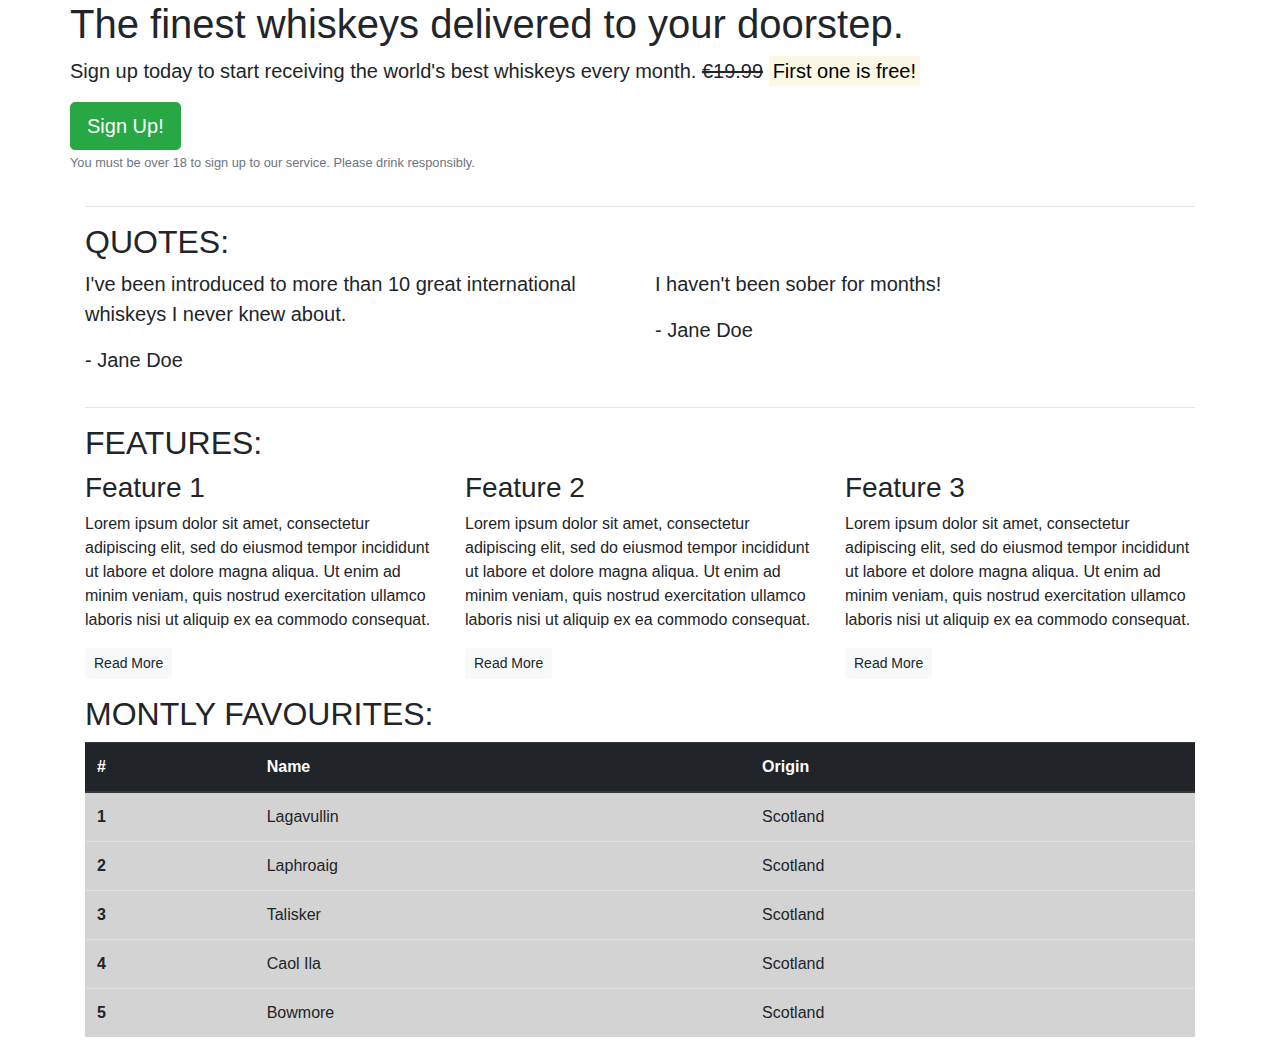
==== index.html @ bbc6b447 "Add responsive grid structure" ====
<!DOCTYPE html>
<html lang="en-us">

<head>
    <meta charset="utf-8">

    <title>Whiskey Drop | Taste a new whiskey every month</title>
    <meta name="viewport" content="width=device-width, initial-scale=1.0">
    <link rel="stylesheet" href="https://maxcdn.bootstrapcdn.com/bootstrap/4.1.3/css/bootstrap.min.css">
</head>

<body>
    <article class="container">
        <!-- Callout -->
        <div class="row">
            <div class="col12">
                <section class="callout">
                    <h1>The finest whiskeys delivered to your doorstep.</h1>
                    <p class="lead">Sign up today to start receiving the world's best whiskeys every month.
                        <s>€19.99</s> <strong><mark>First one is free!</mark></strong></p>
                    <button class="btn btn-success btn-lg">Sign Up!</button>
                    <p class="text-muted"><small>You must be over 18 to sign up to our service. Please drink
                            responsibly.</small></p>
                </section>
            </div>
        </div>
        <!-- /.callout -->
        <hr>

        <!-- Quotes -->
        <section class="quotes">
            <div class="row">
                <div class="col-12">
                    <h2 class="text-uppercase">Quotes:</h2>
                </div>
            </div>
            <div class="row">
                <div class="col-12 col-md-6">
                    <blockquote class="blockquote">
                        <p>I've been introduced to more than 10 great international whiskeys I never knew about.</p>
                        <p>- Jane Doe</p>
                    </blockquote>
                </div>
                <div class="col-12 col-md-6">
                    <blockquote class="blockquote">
                        <p>I haven't been sober for months!</p>
                        <p>- Jane Doe</p>
                    </blockquote>
                </div>
            </div>
        </section>
        <!-- /.quotes -->
        <hr>

        <!-- Features -->
        <section class="features">
            <div class="row">
                <div class="col-12">
                    <h2 class="text-uppercase">Features:</h2>
                </div>
            </div>
            <div class="row">
                <div class="col-12 col-md-6 col-lg-4">
                    <div class="feature">
                        <h3>Feature 1</h3>
                        <p>Lorem ipsum dolor sit amet, consectetur adipiscing elit, sed do eiusmod tempor incididunt ut
                            labore
                            et dolore magna aliqua. Ut enim ad minim veniam, quis nostrud exercitation ullamco laboris
                            nisi
                            ut
                            aliquip ex ea commodo consequat.</p>
                        <p><a class="btn btn-sm btn-light" href="">Read More</a></p>
                    </div>
                </div>
                <div class="col-12 col-md-6 col-lg-4">
                    <div class="feature">
                        <h3>Feature 2</h3>
                        <p>Lorem ipsum dolor sit amet, consectetur adipiscing elit, sed do eiusmod tempor incididunt ut
                            labore
                            et dolore magna aliqua. Ut enim ad minim veniam, quis nostrud exercitation ullamco laboris
                            nisi
                            ut
                            aliquip ex ea commodo consequat.</p>
                        <p><a class="btn btn-sm btn-light" href="">Read More</a></p>
                    </div>
                </div>
                <div class="col-12 d-md-none d-lg-block col-lg-4">
                    <div class="feature">
                        <h3>Feature 3</h3>
                        <p>Lorem ipsum dolor sit amet, consectetur adipiscing elit, sed do eiusmod tempor incididunt ut
                            labore
                            et dolore magna aliqua. Ut enim ad minim veniam, quis nostrud exercitation ullamco laboris
                            nisi
                            ut
                            aliquip ex ea commodo consequat.</p>
                        <p><a class="btn btn-sm btn-light" href="">Read More</a></p>
                    </div>
                </div>
            </div>
        </section>
        <!-- /.features -->

        <!-- Montly Favourites -->
        <section class="favorites">
            <h2 class="text-uppercase">Montly Favourites:</h2>
            <table class="table table-light table-hover" style="background: lightgrey">
                <thead class="thead-dark">
                    <tr>
                        <th scope="col">#</th>
                        <th scope="col">Name</th>
                        <th scope="col">Origin</th>
                    </tr>
                </thead>
                <tbody>
                    <tr>
                        <th scope="row">1</th>
                        <td>Lagavullin</td>
                        <td>Scotland</td>
                    </tr>
                    <tr>
                        <th scope="row">2</th>
                        <td>Laphroaig</td>
                        <td>Scotland</td>
                    </tr>
                    <tr>
                        <th scope="row">3</th>
                        <td>Talisker</td>
                        <td>Scotland</td>
                    </tr>
                    <tr>
                        <th scope="row">4</th>
                        <td>Caol Ila</td>
                        <td>Scotland</td>
                    </tr>
                    <tr>
                        <th scope="row">5</th>
                        <td>Bowmore</td>
                        <td>Scotland</td>
                    </tr>
            </table>
        </section>
    </article>
</body>

</html>
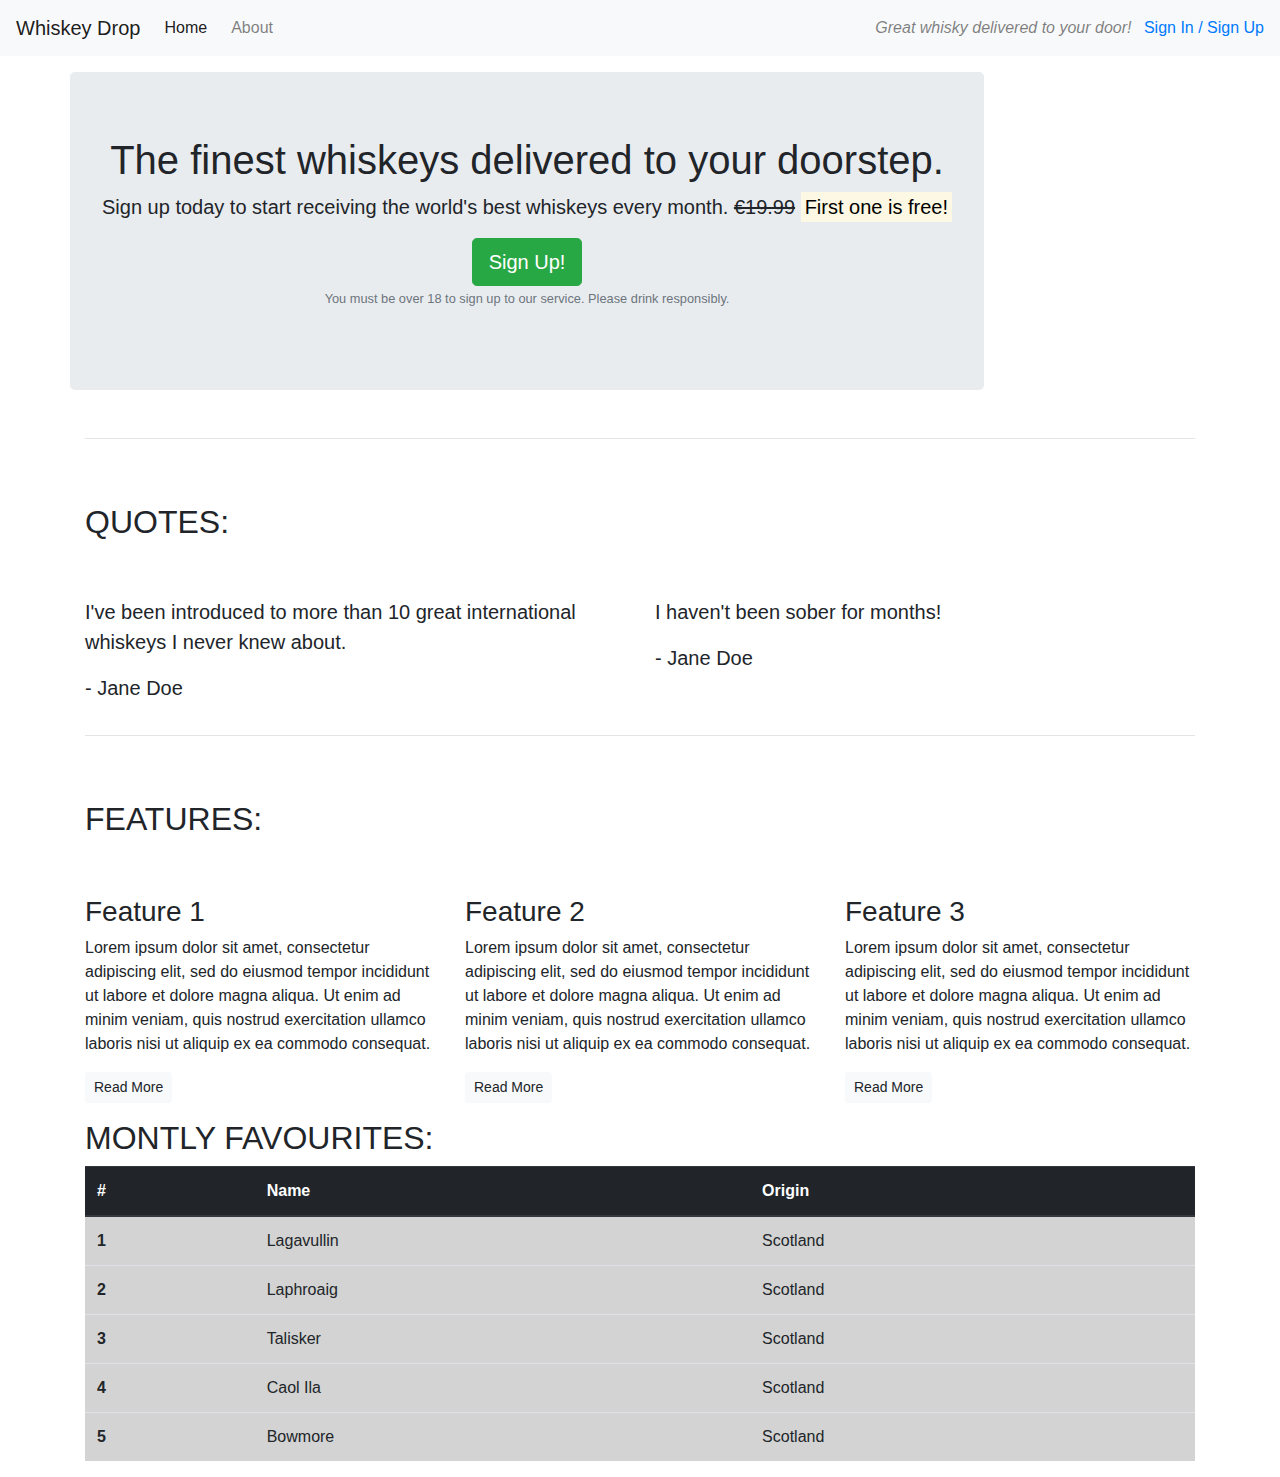
==== commit fb18bace: "Add navbar content and style" ====
--- a/index.html
+++ b/index.html
@@ -10,14 +10,35 @@
 </head>
 
 <body>
-    <article class="container">
+    <nav class="navbar navbar-light bg-light navbar-expand-sm">
+        <a href="/" class="navbar-brand">Whiskey Drop</a>
+        <ul class="navbar-nav mr-auto">
+            <li class="active nav-item mr-2">
+                <a class="nav-link" href="/">Home</a>
+            </li>
+            <li class="nav-item mr-2">
+                <a class="nav-link" href="/about">About</a>
+            </li>
+            <li class="nav-item mr-2 d-block d-sm-none">
+                <a class="nav-link" href="/login">Sign In / Sign Up</a>
+            </li>
+        </ul>
+        <div class="d-none d-md-block">
+            <p class="navbar-text my-auto mr-2"><i>Great whisky delivered to your door!</i></p>
+            <a href="/login">Sign In / Sign Up</a>
+        </div>
+    </nav>
+
+    <article class="container mt-3">
         <!-- Callout -->
         <div class="row">
             <div class="col12">
-                <section class="callout">
+                <section class="callout jumbotron text-center">
                     <h1>The finest whiskeys delivered to your doorstep.</h1>
                     <p class="lead">Sign up today to start receiving the world's best whiskeys every month.
-                        <s>€19.99</s> <strong><mark>First one is free!</mark></strong></p>
+                        <s class="d-none d-sm-inline">€19.99</s> 
+                        <span class="d-inline d-sm-none"><br></span>
+                        <strong><mark>First one is free!</mark></strong></p>
                     <button class="btn btn-success btn-lg">Sign Up!</button>
                     <p class="text-muted"><small>You must be over 18 to sign up to our service. Please drink
                             responsibly.</small></p>
@@ -30,7 +51,7 @@
         <!-- Quotes -->
         <section class="quotes">
             <div class="row">
-                <div class="col-12">
+                <div class="col-12 my-5">
                     <h2 class="text-uppercase">Quotes:</h2>
                 </div>
             </div>
@@ -55,7 +76,7 @@
         <!-- Features -->
         <section class="features">
             <div class="row">
-                <div class="col-12">
+                <div class="col-12 my-5">
                     <h2 class="text-uppercase">Features:</h2>
                 </div>
             </div>
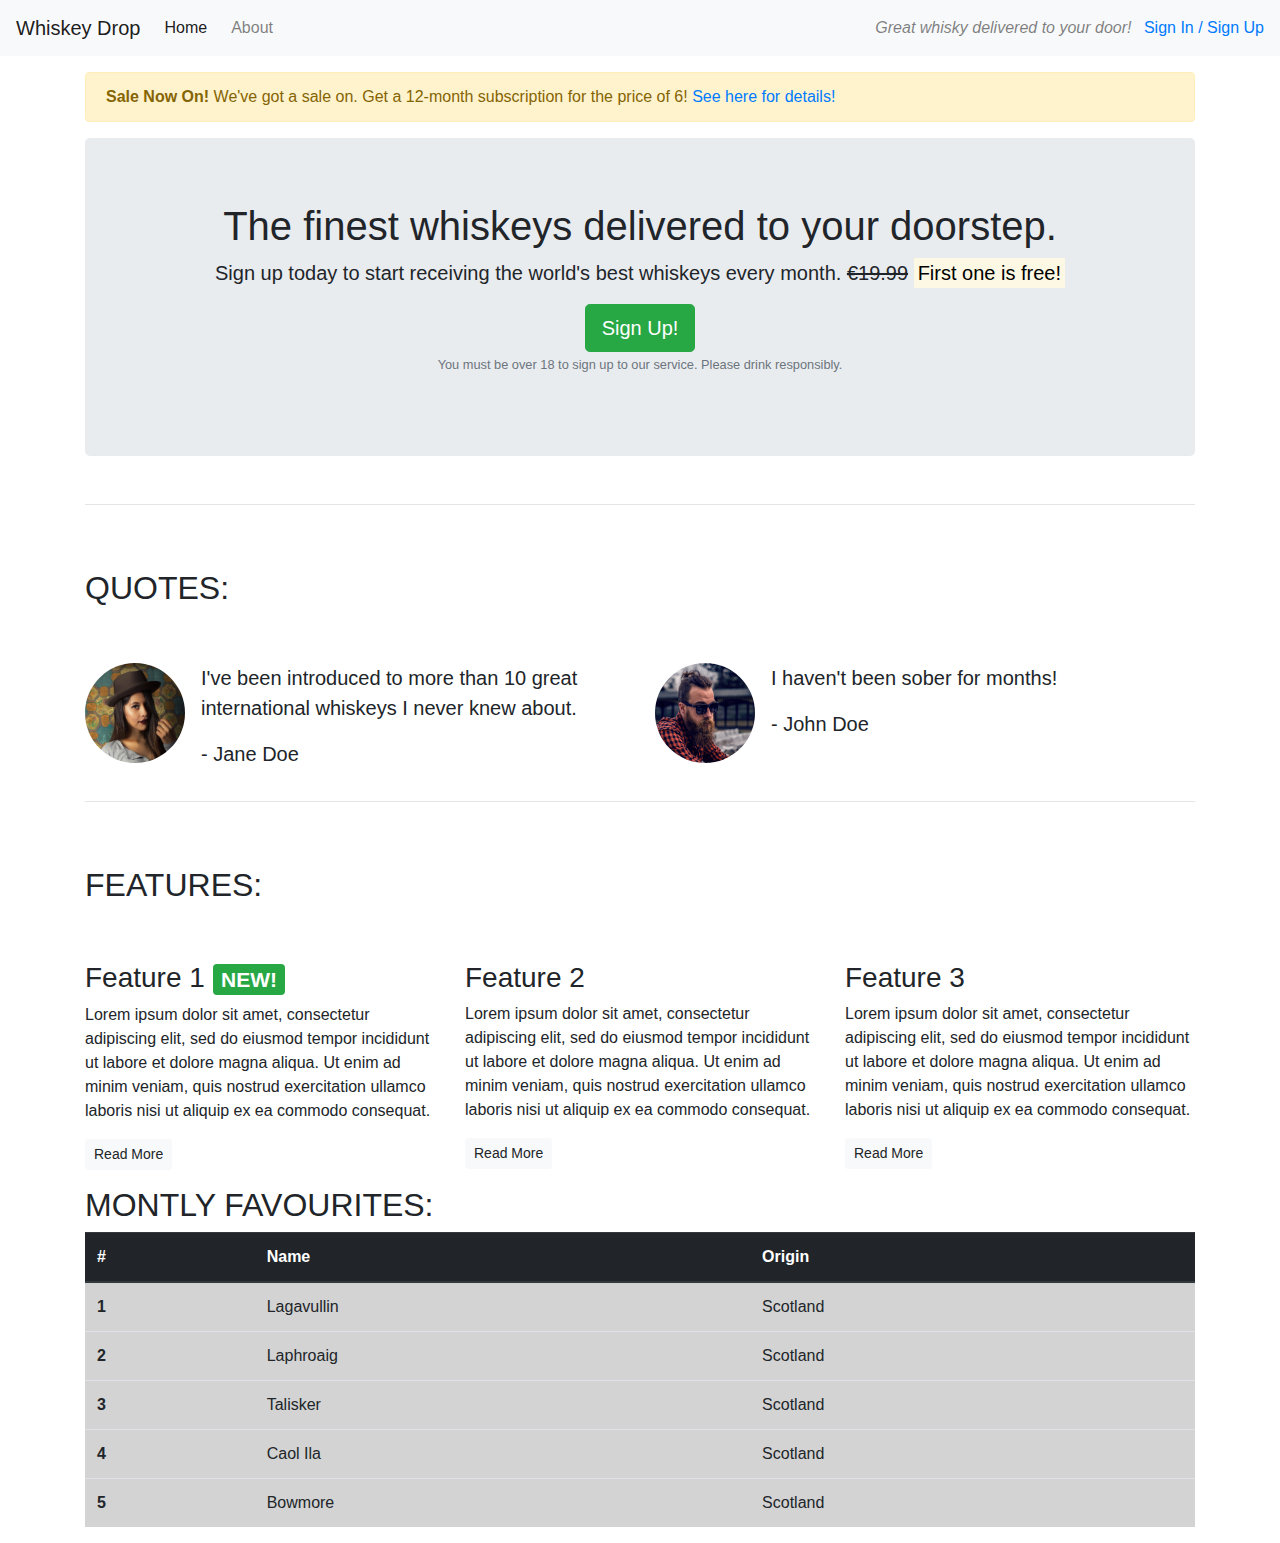
==== commit 75dc88b3: "Add images and icons using BootStrap" ====
--- a/index.html
+++ b/index.html
@@ -7,6 +7,8 @@
     <title>Whiskey Drop | Taste a new whiskey every month</title>
     <meta name="viewport" content="width=device-width, initial-scale=1.0">
     <link rel="stylesheet" href="https://maxcdn.bootstrapcdn.com/bootstrap/4.1.3/css/bootstrap.min.css">
+    <link rel="stylesheet" href="https://use.fontawesome.com/releases/v5.6.1/css/all.css"
+        integrity="sha384-gfdkjb5BdAXd+lj+gudLWI+BXq4IuLW5IT+brZEZsLFm++aCMlF1V92rMkPaX4PP" crossorigin="anonymous">
 </head>
 
 <body>
@@ -30,13 +32,21 @@
     </nav>
 
     <article class="container mt-3">
+        <div class="row d-none d-sm-block">
+            <div class="col-12">
+                <div class="alert alert-warning">
+                    <strong>Sale Now On!</strong> We've got a sale on. Get a 12-month subscription for the price of 6!
+                    <a href="">See here for details!</a>
+                </div>
+            </div>
+        </div>
         <!-- Callout -->
         <div class="row">
-            <div class="col12">
+            <div class="col-12">
                 <section class="callout jumbotron text-center">
                     <h1>The finest whiskeys delivered to your doorstep.</h1>
                     <p class="lead">Sign up today to start receiving the world's best whiskeys every month.
-                        <s class="d-none d-sm-inline">€19.99</s> 
+                        <s class="d-none d-sm-inline">€19.99</s>
                         <span class="d-inline d-sm-none"><br></span>
                         <strong><mark>First one is free!</mark></strong></p>
                     <button class="btn btn-success btn-lg">Sign Up!</button>
@@ -57,16 +67,33 @@
             </div>
             <div class="row">
                 <div class="col-12 col-md-6">
-                    <blockquote class="blockquote">
-                        <p>I've been introduced to more than 10 great international whiskeys I never knew about.</p>
-                        <p>- Jane Doe</p>
-                    </blockquote>
+                    <div class="media">
+                        <div class="d-none d-sm-block">
+                            <img src="images/girl-image.png" class="rounded-circle mr-3" height=100px width=100px
+                                alt="Image of a girl">
+                        </div>
+                        <div class="media-body">
+                            <blockquote class="blockquote">
+                                <p>I've been introduced to more than 10 great international whiskeys I never knew about.
+                                </p>
+                                <p>- Jane Doe</p>
+                            </blockquote>
+                        </div>
+                    </div>
                 </div>
                 <div class="col-12 col-md-6">
-                    <blockquote class="blockquote">
-                        <p>I haven't been sober for months!</p>
-                        <p>- Jane Doe</p>
-                    </blockquote>
+                    <div class="media">
+                        <div class="d-none d-sm-block">
+                            <img src="images/guy-image.png" class="rounded-circle mr-3" height=100px width=100px
+                                alt="Image of a guy">
+                        </div>
+                        <div class="media-body">
+                            <blockquote class="blockquote">
+                                <p>I haven't been sober for months!</p>
+                                <p>- John Doe</p>
+                            </blockquote>
+                        </div>
+                    </div>
                 </div>
             </div>
         </section>
@@ -83,7 +110,7 @@
             <div class="row">
                 <div class="col-12 col-md-6 col-lg-4">
                     <div class="feature">
-                        <h3>Feature 1</h3>
+                        <h3><i class="fa-solid fa-gift d-none d-sm-inline"></i> Feature 1 <span class="badge badge-success">NEW!</span></h3>
                         <p>Lorem ipsum dolor sit amet, consectetur adipiscing elit, sed do eiusmod tempor incididunt ut
                             labore
                             et dolore magna aliqua. Ut enim ad minim veniam, quis nostrud exercitation ullamco laboris
@@ -95,7 +122,7 @@
                 </div>
                 <div class="col-12 col-md-6 col-lg-4">
                     <div class="feature">
-                        <h3>Feature 2</h3>
+                        <h3><i class="fa-regular fa-credit-card d-none d-sm-inline"></i> Feature 2</h3>
                         <p>Lorem ipsum dolor sit amet, consectetur adipiscing elit, sed do eiusmod tempor incididunt ut
                             labore
                             et dolore magna aliqua. Ut enim ad minim veniam, quis nostrud exercitation ullamco laboris
@@ -107,7 +134,7 @@
                 </div>
                 <div class="col-12 d-md-none d-lg-block col-lg-4">
                     <div class="feature">
-                        <h3>Feature 3</h3>
+                        <h3><i class="fa-solid fa-credit-card d-none d-sm-inline"></i> Feature 3</h3>
                         <p>Lorem ipsum dolor sit amet, consectetur adipiscing elit, sed do eiusmod tempor incididunt ut
                             labore
                             et dolore magna aliqua. Ut enim ad minim veniam, quis nostrud exercitation ullamco laboris
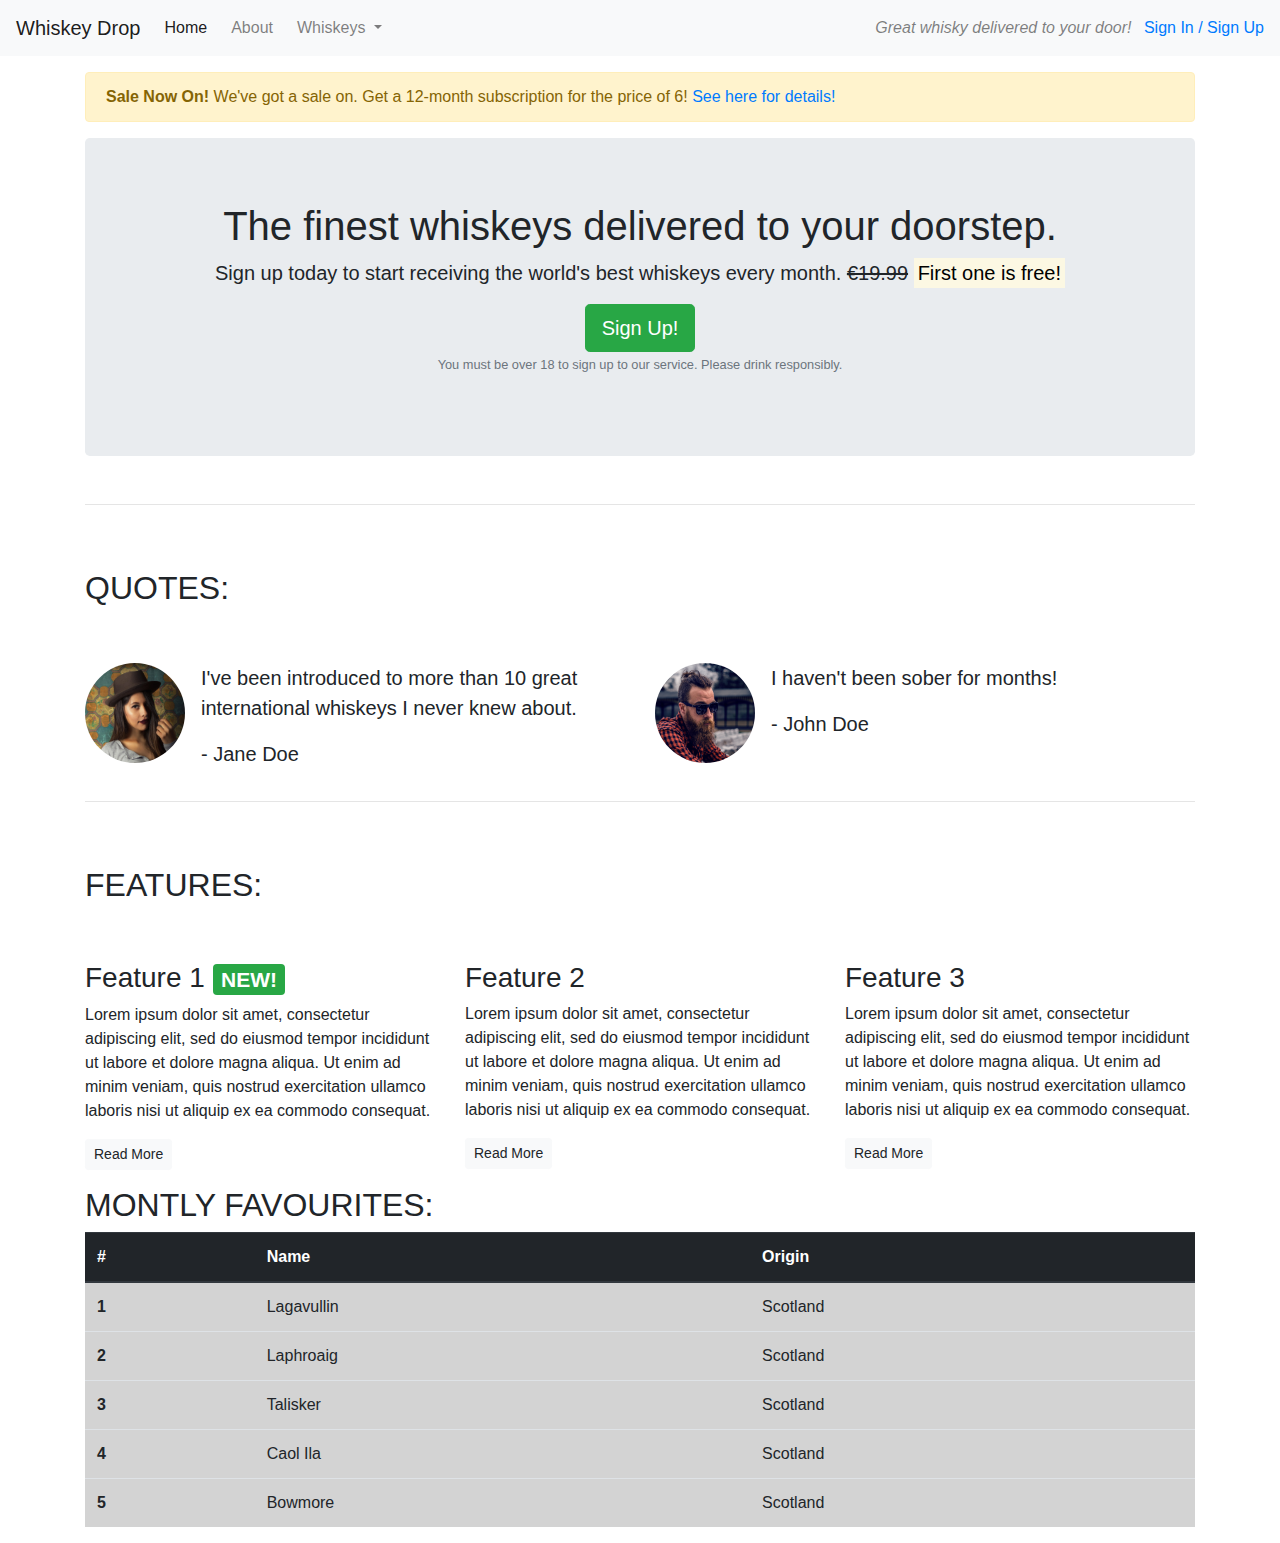
==== commit 01cf3925: "Add dropdown items in navbar using JS" ====
--- a/index.html
+++ b/index.html
@@ -14,17 +14,36 @@
 <body>
     <nav class="navbar navbar-light bg-light navbar-expand-sm">
         <a href="/" class="navbar-brand">Whiskey Drop</a>
-        <ul class="navbar-nav mr-auto">
-            <li class="active nav-item mr-2">
-                <a class="nav-link" href="/">Home</a>
-            </li>
-            <li class="nav-item mr-2">
-                <a class="nav-link" href="/about">About</a>
-            </li>
-            <li class="nav-item mr-2 d-block d-sm-none">
-                <a class="nav-link" href="/login">Sign In / Sign Up</a>
-            </li>
-        </ul>
+
+        <button class="navbar-toggler ml-auto" type="button" data-toggle="collapse" data-target="#navbarNavDropdown"
+            aria-controls="navbarNavDropdown" aria-expanded="false" aria-label="Toggle navigation">
+            <span class="navbar-toggler-icon"></span></button>
+
+        <div class="collapse navbar-collapse" id="navbarNavDropdown">
+            <ul class="navbar-nav mr-auto">
+                <li class="active nav-item mr-2">
+                    <a class="nav-link" href="/">Home</a>
+                </li>
+                <li class="nav-item mr-2">
+                    <a class="nav-link" href="/about">About</a>
+                </li>
+                <li class="nav-item dropdown">
+                    <a class="nav-link dropdown-toggle" href="#" id="navbarDropdownMenuLink" role="button"
+                        data-toggle="dropdown" aria-haspopup="true" aria-expanded="false">
+                        Whiskeys
+                    </a>
+                    <div class="dropdown-menu" aria-labelledby="navbarDropdownMenuLink">
+                        <a class="dropdown-item" href="#">Irish</a>
+                        <a class="dropdown-item" href="#">Scotch</a>
+                        <a class="dropdown-item" href="#">Japanese</a>
+                        <a class="dropdown-item" href="#">American</a>
+                    </div>
+                </li>
+                <li class="nav-item mr-2 d-block d-sm-none">
+                    <a class="nav-link" href="/login">Sign In / Sign Up</a>
+                </li>
+            </ul>
+        </div>
         <div class="d-none d-md-block">
             <p class="navbar-text my-auto mr-2"><i>Great whisky delivered to your door!</i></p>
             <a href="/login">Sign In / Sign Up</a>
@@ -110,7 +129,8 @@
             <div class="row">
                 <div class="col-12 col-md-6 col-lg-4">
                     <div class="feature">
-                        <h3><i class="fa-solid fa-gift d-none d-sm-inline"></i> Feature 1 <span class="badge badge-success">NEW!</span></h3>
+                        <h3><i class="fa-solid fa-gift d-none d-sm-inline"></i> Feature 1 <span
+                                class="badge badge-success">NEW!</span></h3>
                         <p>Lorem ipsum dolor sit amet, consectetur adipiscing elit, sed do eiusmod tempor incididunt ut
                             labore
                             et dolore magna aliqua. Ut enim ad minim veniam, quis nostrud exercitation ullamco laboris
@@ -188,6 +208,22 @@
             </table>
         </section>
     </article>
+
+    <!-- <link rel="stylesheet" href="https://cdn.jsdelivr.net/npm/bootstrap@4.6.2/dist/css/bootstrap.min.css"
+        integrity="sha384-xOolHFLEh07PJGoPkLv1IbcEPTNtaed2xpHsD9ESMhqIYd0nLMwNLD69Npy4HI+N" crossorigin="anonymous"> -->
+    <script src="https://cdn.jsdelivr.net/npm/jquery@3.5.1/dist/jquery.slim.min.js"
+        integrity="sha384-DfXdz2htPH0lsSSs5nCTpuj/zy4C+OGpamoFVy38MVBnE+IbbVYUew+OrCXaRkfj" crossorigin="anonymous">
+    </script>
+    <script src="https://cdn.jsdelivr.net/npm/popper.js@1.16.1/dist/umd/popper.min.js"
+        integrity="sha384-9/reFTGAW83EW2RDu2S0VKaIzap3H66lZH81PoYlFhbGU+6BZp6G7niu735Sk7lN" crossorigin="anonymous">
+    </script>
+    <script src="https://cdn.jsdelivr.net/npm/bootstrap@4.6.2/dist/js/bootstrap.min.js"
+        integrity="sha384-+sLIOodYLS7CIrQpBjl+C7nPvqq+FbNUBDunl/OZv93DB7Ln/533i8e/mZXLi/P+" crossorigin="anonymous">
+    </script>
+    <script src="https://cdn.jsdelivr.net/npm/bootstrap@4.6.2/dist/js/bootstrap.bundle.min.js"
+        integrity="sha384-Fy6S3B9q64WdZWQUiU+q4/2Lc9npb8tCaSX9FK7E8HnRr0Jz8D6OP9dO5Vg3Q9ct" crossorigin="anonymous">
+    </script>
+
 </body>
 
 </html>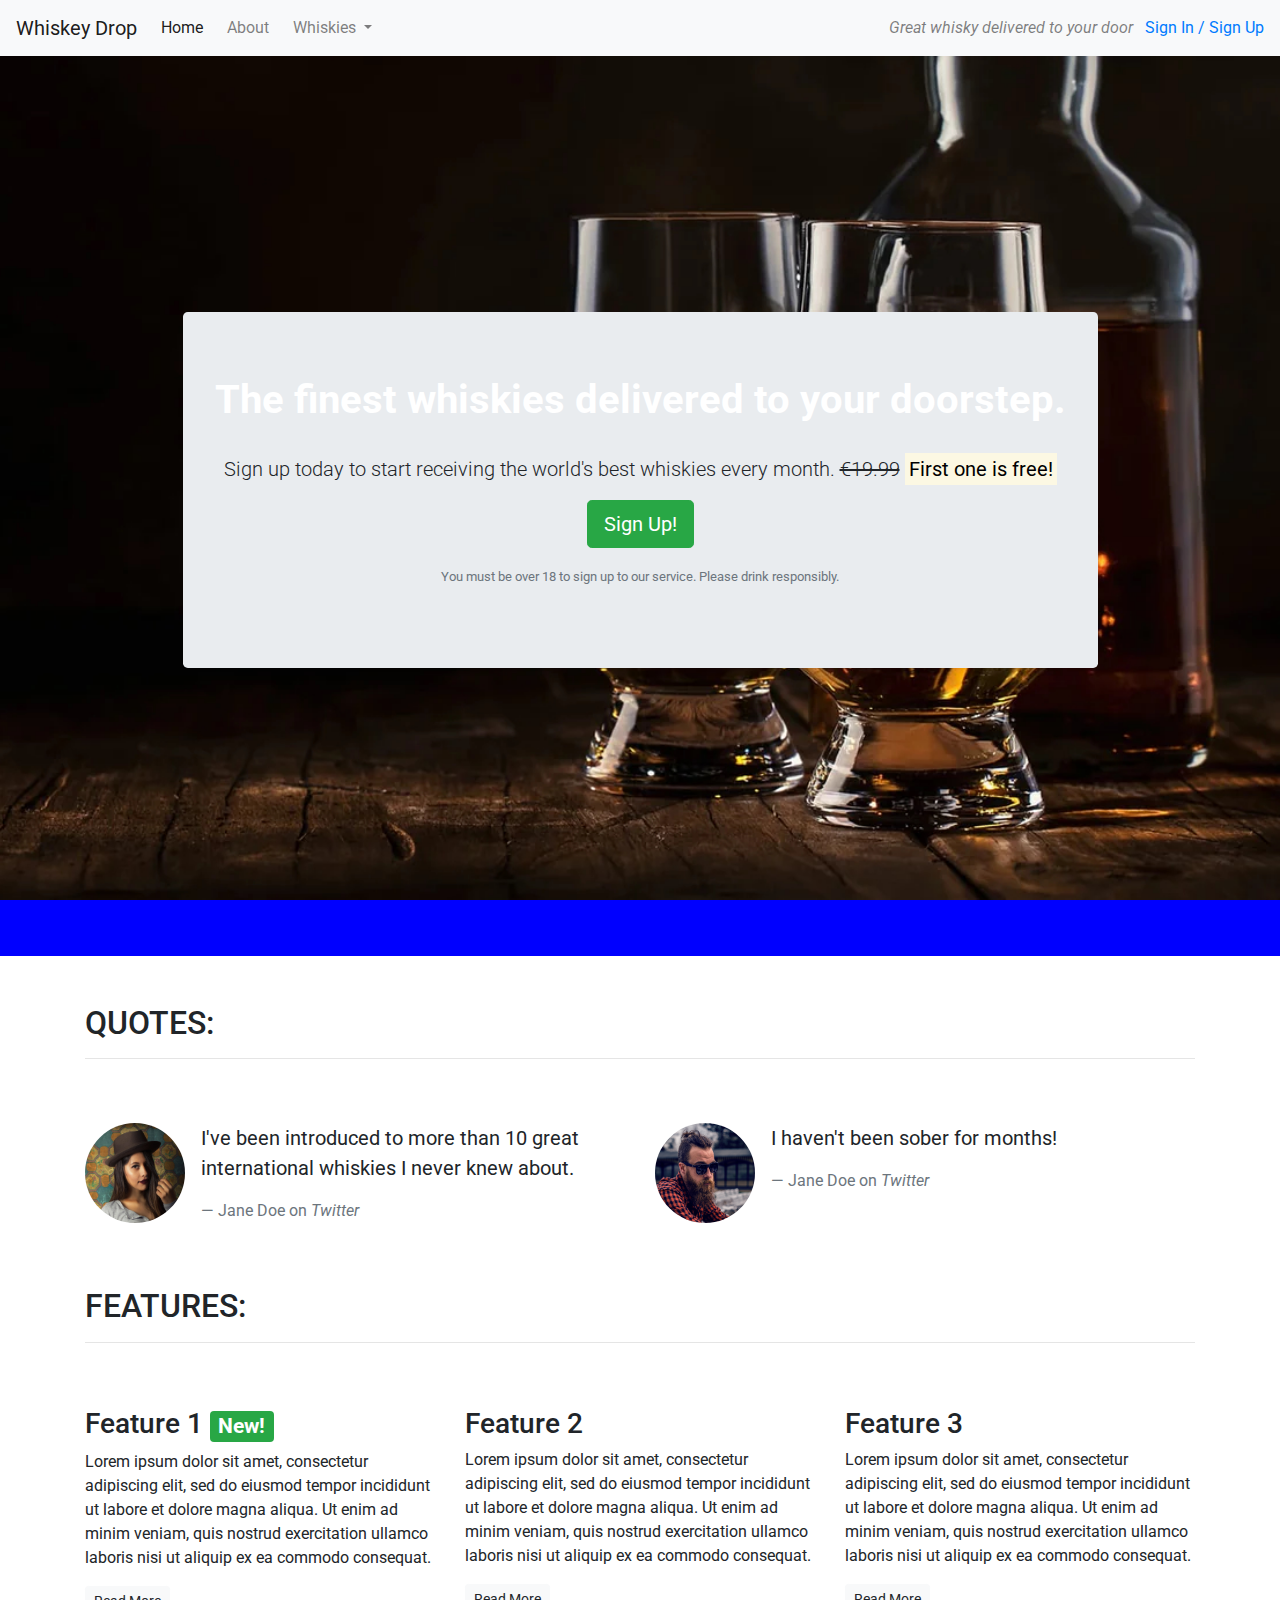
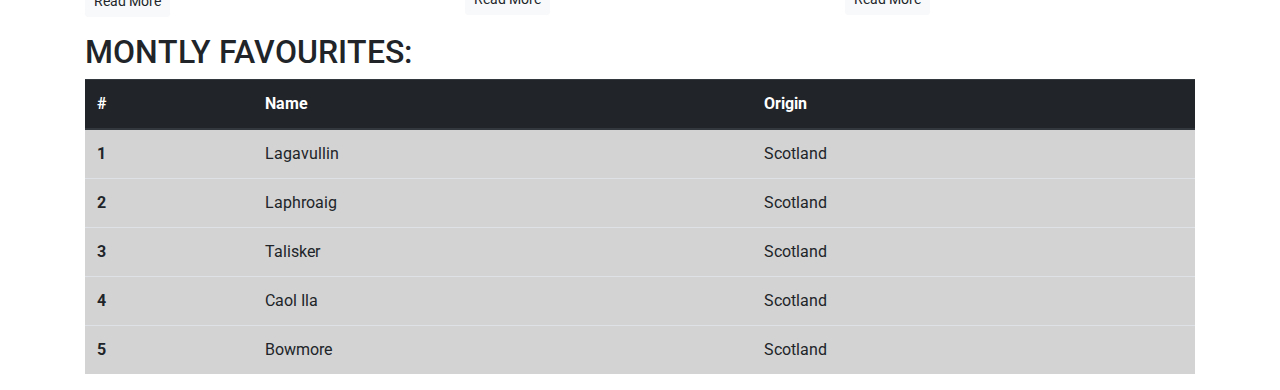
==== commit 7d15bf7c: "Create css file and apply styles" ====
--- a/index.html
+++ b/index.html
@@ -3,17 +3,20 @@
 
 <head>
     <meta charset="utf-8">
-
-    <title>Whiskey Drop | Taste a new whiskey every month</title>
     <meta name="viewport" content="width=device-width, initial-scale=1.0">
+    <title>Whiskey Drop | Taste a new whisky every month</title>
     <link rel="stylesheet" href="https://maxcdn.bootstrapcdn.com/bootstrap/4.1.3/css/bootstrap.min.css">
     <link rel="stylesheet" href="https://use.fontawesome.com/releases/v5.6.1/css/all.css"
         integrity="sha384-gfdkjb5BdAXd+lj+gudLWI+BXq4IuLW5IT+brZEZsLFm++aCMlF1V92rMkPaX4PP" crossorigin="anonymous">
+    <link href="https://fonts.googleapis.com/css?family=Roboto:400,700" rel="stylesheet">
+    <link rel="stylesheet" href="css/style.css" type="text/css">
 </head>
 
 <body>
-    <nav class="navbar navbar-light bg-light navbar-expand-sm">
-        <a href="/" class="navbar-brand">Whiskey Drop</a>
+    <!--Nav-->
+    <nav class="navbar navbar-light navbar-expand-sm bg-light">
+        <a href="/" class="navbar-brand">
+            Whiskey Drop</a>
 
         <button class="navbar-toggler ml-auto" type="button" data-toggle="collapse" data-target="#navbarNavDropdown"
             aria-controls="navbarNavDropdown" aria-expanded="false" aria-label="Toggle navigation">
@@ -21,16 +24,12 @@
 
         <div class="collapse navbar-collapse" id="navbarNavDropdown">
             <ul class="navbar-nav mr-auto">
-                <li class="active nav-item mr-2">
-                    <a class="nav-link" href="/">Home</a>
-                </li>
-                <li class="nav-item mr-2">
-                    <a class="nav-link" href="/about">About</a>
-                </li>
+                <li class="active nav-item mr-2"><a class="nav-link" href="/">Home</a></li>
+                <li class="nav-item mr-2"><a class="nav-link" href="">About</a></li>
                 <li class="nav-item dropdown">
                     <a class="nav-link dropdown-toggle" href="#" id="navbarDropdownMenuLink" role="button"
                         data-toggle="dropdown" aria-haspopup="true" aria-expanded="false">
-                        Whiskeys
+                        Whiskies
                     </a>
                     <div class="dropdown-menu" aria-labelledby="navbarDropdownMenuLink">
                         <a class="dropdown-item" href="#">Irish</a>
@@ -39,63 +38,71 @@
                         <a class="dropdown-item" href="#">American</a>
                     </div>
                 </li>
-                <li class="nav-item mr-2 d-block d-sm-none">
-                    <a class="nav-link" href="/login">Sign In / Sign Up</a>
-                </li>
+
+                <li class="nav-item mr-2 d-block d-sm-none"><a class="nav-link" href="">Sign In / Sign Up</a></li>
             </ul>
         </div>
         <div class="d-none d-md-block">
-            <p class="navbar-text my-auto mr-2"><i>Great whisky delivered to your door!</i></p>
+            <p class="navbar-text my-auto mr-2"><i>Great whisky delivered to your door</i></p>
             <a href="/login">Sign In / Sign Up</a>
         </div>
+        <!--</div>-->
     </nav>
 
-    <article class="container mt-3">
+    <!-- Alert Container -->
+    <!-- <div class="container alert-container">
         <div class="row d-none d-sm-block">
             <div class="col-12">
                 <div class="alert alert-warning">
-                    <strong>Sale Now On!</strong> We've got a sale on. Get a 12-month subscription for the price of 6!
-                    <a href="">See here for details!</a>
-                </div>
-            </div>
-        </div>
-        <!-- Callout -->
+                    <strong>Sale Now On!</strong> We've got a sale on. Get a 12 month subscription for the price of 6!
+                    <a href="">See here for more details</a>
+                </div>
+            </div>
+        </div>
+    </div> -->
+
+    <!-- Callout -->
+    <div class="container-fluid callout-container">
         <div class="row">
             <div class="col-12">
                 <section class="callout jumbotron text-center">
-                    <h1>The finest whiskeys delivered to your doorstep.</h1>
-                    <p class="lead">Sign up today to start receiving the world's best whiskeys every month.
+                    <h1 class="jumbotron-header">The finest whiskies delivered to your doorstep.</h1>
+                    <p class="lead">Sign up today to start receiving the world's best whiskies every month.
                         <s class="d-none d-sm-inline">€19.99</s>
                         <span class="d-inline d-sm-none"><br></span>
                         <strong><mark>First one is free!</mark></strong></p>
-                    <button class="btn btn-success btn-lg">Sign Up!</button>
+                    <p><button class="btn btn-lg btn-success" data-toggle="modal" data-target="#signUpModal">Sign
+                            Up!</button></p>
                     <p class="text-muted"><small>You must be over 18 to sign up to our service. Please drink
                             responsibly.</small></p>
                 </section>
             </div>
         </div>
-        <!-- /.callout -->
-        <hr>
-
-        <!-- Quotes -->
+    </div>
+    <!-- /.callout -->
+
+
+    <!-- Quotes -->
+    <div class="container quotes-container">
         <section class="quotes">
             <div class="row">
                 <div class="col-12 my-5">
                     <h2 class="text-uppercase">Quotes:</h2>
+                    <hr />
                 </div>
             </div>
             <div class="row">
                 <div class="col-12 col-md-6">
                     <div class="media">
                         <div class="d-none d-sm-block">
-                            <img src="images/girl-image.png" class="rounded-circle mr-3" height=100px width=100px
-                                alt="Image of a girl">
+                            <img src="images/girl-image.png" class="rounded-circle mr-3" height=100 width=100>
                         </div>
                         <div class="media-body">
                             <blockquote class="blockquote">
-                                <p>I've been introduced to more than 10 great international whiskeys I never knew about.
+                                <p>I've been introduced to more than 10 great international whiskies I never knew about.
                                 </p>
-                                <p>- Jane Doe</p>
+                                <footer class="blockquote-footer">Jane Doe on <cite title="Twitter">Twitter</cite>
+                                </footer>
                             </blockquote>
                         </div>
                     </div>
@@ -103,72 +110,68 @@
                 <div class="col-12 col-md-6">
                     <div class="media">
                         <div class="d-none d-sm-block">
-                            <img src="images/guy-image.png" class="rounded-circle mr-3" height=100px width=100px
-                                alt="Image of a guy">
+                            <img src="images/guy-image.png" class="rounded-circle mr-3" height=100 width=100>
                         </div>
                         <div class="media-body">
                             <blockquote class="blockquote">
                                 <p>I haven't been sober for months!</p>
-                                <p>- John Doe</p>
+                                <footer class="blockquote-footer">Jane Doe on <cite title="Twitter">Twitter</cite>
+                                </footer>
                             </blockquote>
                         </div>
                     </div>
                 </div>
             </div>
         </section>
-        <!-- /.quotes -->
-        <hr>
-
-        <!-- Features -->
+    </div>
+    <!-- /.quotes -->
+
+
+    <!-- Features -->
+    <div class="container features-container">
         <section class="features">
             <div class="row">
                 <div class="col-12 my-5">
                     <h2 class="text-uppercase">Features:</h2>
+                    <hr />
                 </div>
             </div>
             <div class="row">
                 <div class="col-12 col-md-6 col-lg-4">
                     <div class="feature">
-                        <h3><i class="fa-solid fa-gift d-none d-sm-inline"></i> Feature 1 <span
-                                class="badge badge-success">NEW!</span></h3>
+                        <h3><i class="fas fa-gift d-none d-sm-inline"></i> Feature 1 <span
+                                class="badge badge-success">New!</span></h3>
                         <p>Lorem ipsum dolor sit amet, consectetur adipiscing elit, sed do eiusmod tempor incididunt ut
-                            labore
-                            et dolore magna aliqua. Ut enim ad minim veniam, quis nostrud exercitation ullamco laboris
-                            nisi
-                            ut
-                            aliquip ex ea commodo consequat.</p>
+                            labore et dolore magna aliqua. Ut enim ad minim veniam, quis nostrud exercitation ullamco
+                            laboris nisi ut aliquip ex ea commodo consequat.</p>
                         <p><a class="btn btn-sm btn-light" href="">Read More</a></p>
                     </div>
                 </div>
                 <div class="col-12 col-md-6 col-lg-4">
                     <div class="feature">
-                        <h3><i class="fa-regular fa-credit-card d-none d-sm-inline"></i> Feature 2</h3>
+                        <h3><i class="fas fa-credit-card d-none d-sm-inline"></i> Feature 2</h3>
                         <p>Lorem ipsum dolor sit amet, consectetur adipiscing elit, sed do eiusmod tempor incididunt ut
-                            labore
-                            et dolore magna aliqua. Ut enim ad minim veniam, quis nostrud exercitation ullamco laboris
-                            nisi
-                            ut
-                            aliquip ex ea commodo consequat.</p>
+                            labore et dolore magna aliqua. Ut enim ad minim veniam, quis nostrud exercitation ullamco
+                            laboris nisi ut aliquip ex ea commodo consequat.</p>
                         <p><a class="btn btn-sm btn-light" href="">Read More</a></p>
                     </div>
                 </div>
                 <div class="col-12 d-md-none d-lg-block col-lg-4">
                     <div class="feature">
-                        <h3><i class="fa-solid fa-credit-card d-none d-sm-inline"></i> Feature 3</h3>
+                        <h3><i class="fas fa-times-circle d-none d-sm-inline"></i> Feature 3</h3>
                         <p>Lorem ipsum dolor sit amet, consectetur adipiscing elit, sed do eiusmod tempor incididunt ut
-                            labore
-                            et dolore magna aliqua. Ut enim ad minim veniam, quis nostrud exercitation ullamco laboris
-                            nisi
-                            ut
-                            aliquip ex ea commodo consequat.</p>
+                            labore et dolore magna aliqua. Ut enim ad minim veniam, quis nostrud exercitation ullamco
+                            laboris nisi ut aliquip ex ea commodo consequat.</p>
                         <p><a class="btn btn-sm btn-light" href="">Read More</a></p>
                     </div>
                 </div>
             </div>
         </section>
-        <!-- /.features -->
-
-        <!-- Montly Favourites -->
+    </div>
+    <!-- /.features -->
+
+    <!-- Montly Favourites -->
+    <div class="container favorites-container">
         <section class="favorites">
             <h2 class="text-uppercase">Montly Favourites:</h2>
             <table class="table table-light table-hover" style="background: lightgrey">
@@ -207,23 +210,53 @@
                     </tr>
             </table>
         </section>
-    </article>
-
-    <!-- <link rel="stylesheet" href="https://cdn.jsdelivr.net/npm/bootstrap@4.6.2/dist/css/bootstrap.min.css"
-        integrity="sha384-xOolHFLEh07PJGoPkLv1IbcEPTNtaed2xpHsD9ESMhqIYd0nLMwNLD69Npy4HI+N" crossorigin="anonymous"> -->
-    <script src="https://cdn.jsdelivr.net/npm/jquery@3.5.1/dist/jquery.slim.min.js"
-        integrity="sha384-DfXdz2htPH0lsSSs5nCTpuj/zy4C+OGpamoFVy38MVBnE+IbbVYUew+OrCXaRkfj" crossorigin="anonymous">
+    </div>
+
+    </div>
+
+    <div class="modal" tabindex="-1" role="dialog" id="signUpModal">
+        <div class="modal-dialog" role="document">
+            <div class="modal-content">
+                <div class="modal-header">
+                    <h5 class="modal-title">Sign Up To Whiskey Drop!</h5>
+                    <button type="button" class="close" data-dismiss="modal" aria-label="Close">
+                        <span aria-hidden="true">&times;</span>
+                    </button>
+                </div>
+                <div class="modal-body">
+                    <form>
+                        <div class="form-group">
+                            <label for="exampleInputEmail1">Email address</label>
+                            <input type="email" class="form-control" id="exampleInputEmail1"
+                                aria-describedby="emailHelp" placeholder="Enter email">
+                            <small id="emailHelp" class="form-text text-muted">We'll never share your email with anyone
+                                else.</small>
+                        </div>
+                        <div class="form-group">
+                            <label for="password">Password</label>
+                            <input type="password" class="form-control" id="password" placeholder="Password">
+                        </div>
+                        <div class="form-group">
+                            <label for="repeatPassword">Repeat Password</label>
+                            <input type="password" class="form-control" id="repeatPassword"
+                                placeholder="Repeat Password">
+                        </div>
+                        <button type="submit" class="btn btn-success">Submit</button>
+                    </form>
+                </div>
+            </div>
+        </div>
+    </div>
+
+    <script src="https://code.jquery.com/jquery-3.3.1.slim.min.js"
+        integrity="sha384-q8i/X+965DzO0rT7abK41JStQIAqVgRVzpbzo5smXKp4YfRvH+8abtTE1Pi6jizo" crossorigin="anonymous">
     </script>
-    <script src="https://cdn.jsdelivr.net/npm/popper.js@1.16.1/dist/umd/popper.min.js"
-        integrity="sha384-9/reFTGAW83EW2RDu2S0VKaIzap3H66lZH81PoYlFhbGU+6BZp6G7niu735Sk7lN" crossorigin="anonymous">
+    <script src="https://cdnjs.cloudflare.com/ajax/libs/popper.js/1.14.3/umd/popper.min.js"
+        integrity="sha384-ZMP7rVo3mIykV+2+9J3UJ46jBk0WLaUAdn689aCwoqbBJiSnjAK/l8WvCWPIPm49" crossorigin="anonymous">
     </script>
-    <script src="https://cdn.jsdelivr.net/npm/bootstrap@4.6.2/dist/js/bootstrap.min.js"
-        integrity="sha384-+sLIOodYLS7CIrQpBjl+C7nPvqq+FbNUBDunl/OZv93DB7Ln/533i8e/mZXLi/P+" crossorigin="anonymous">
+    <script src="https://stackpath.bootstrapcdn.com/bootstrap/4.1.3/js/bootstrap.min.js"
+        integrity="sha384-ChfqqxuZUCnJSK3+MXmPNIyE6ZbWh2IMqE241rYiqJxyMiZ6OW/JmZQ5stwEULTy" crossorigin="anonymous">
     </script>
-    <script src="https://cdn.jsdelivr.net/npm/bootstrap@4.6.2/dist/js/bootstrap.bundle.min.js"
-        integrity="sha384-Fy6S3B9q64WdZWQUiU+q4/2Lc9npb8tCaSX9FK7E8HnRr0Jz8D6OP9dO5Vg3Q9ct" crossorigin="anonymous">
-    </script>
-
 </body>
 
 </html>--- a/css/style.css
+++ b/css/style.css
@@ -0,0 +1,33 @@
+body {
+    font-family: 'Roboto', sans-serif;
+}
+
+.alert-container {}
+
+.callout-container {
+    height: 100vh;
+    background: url("../images/whiskey-background.jpg") no-repeat bottom right fixed;
+    -webkit-background-size: cover;
+    -moz-background-size: cover;
+    -o-background-size: cover;
+    background-size: cover;
+    background-color: blue;
+
+    display: flex;
+    align-items: center;
+    justify-content: center;
+}
+
+.quotes-container {}
+
+.features-container {}
+
+.favorites-container {}
+
+
+/* Jumbotron */
+.jumbotron-header {
+    color: white;
+    font-weight: bold;
+    margin-bottom: 30px;
+}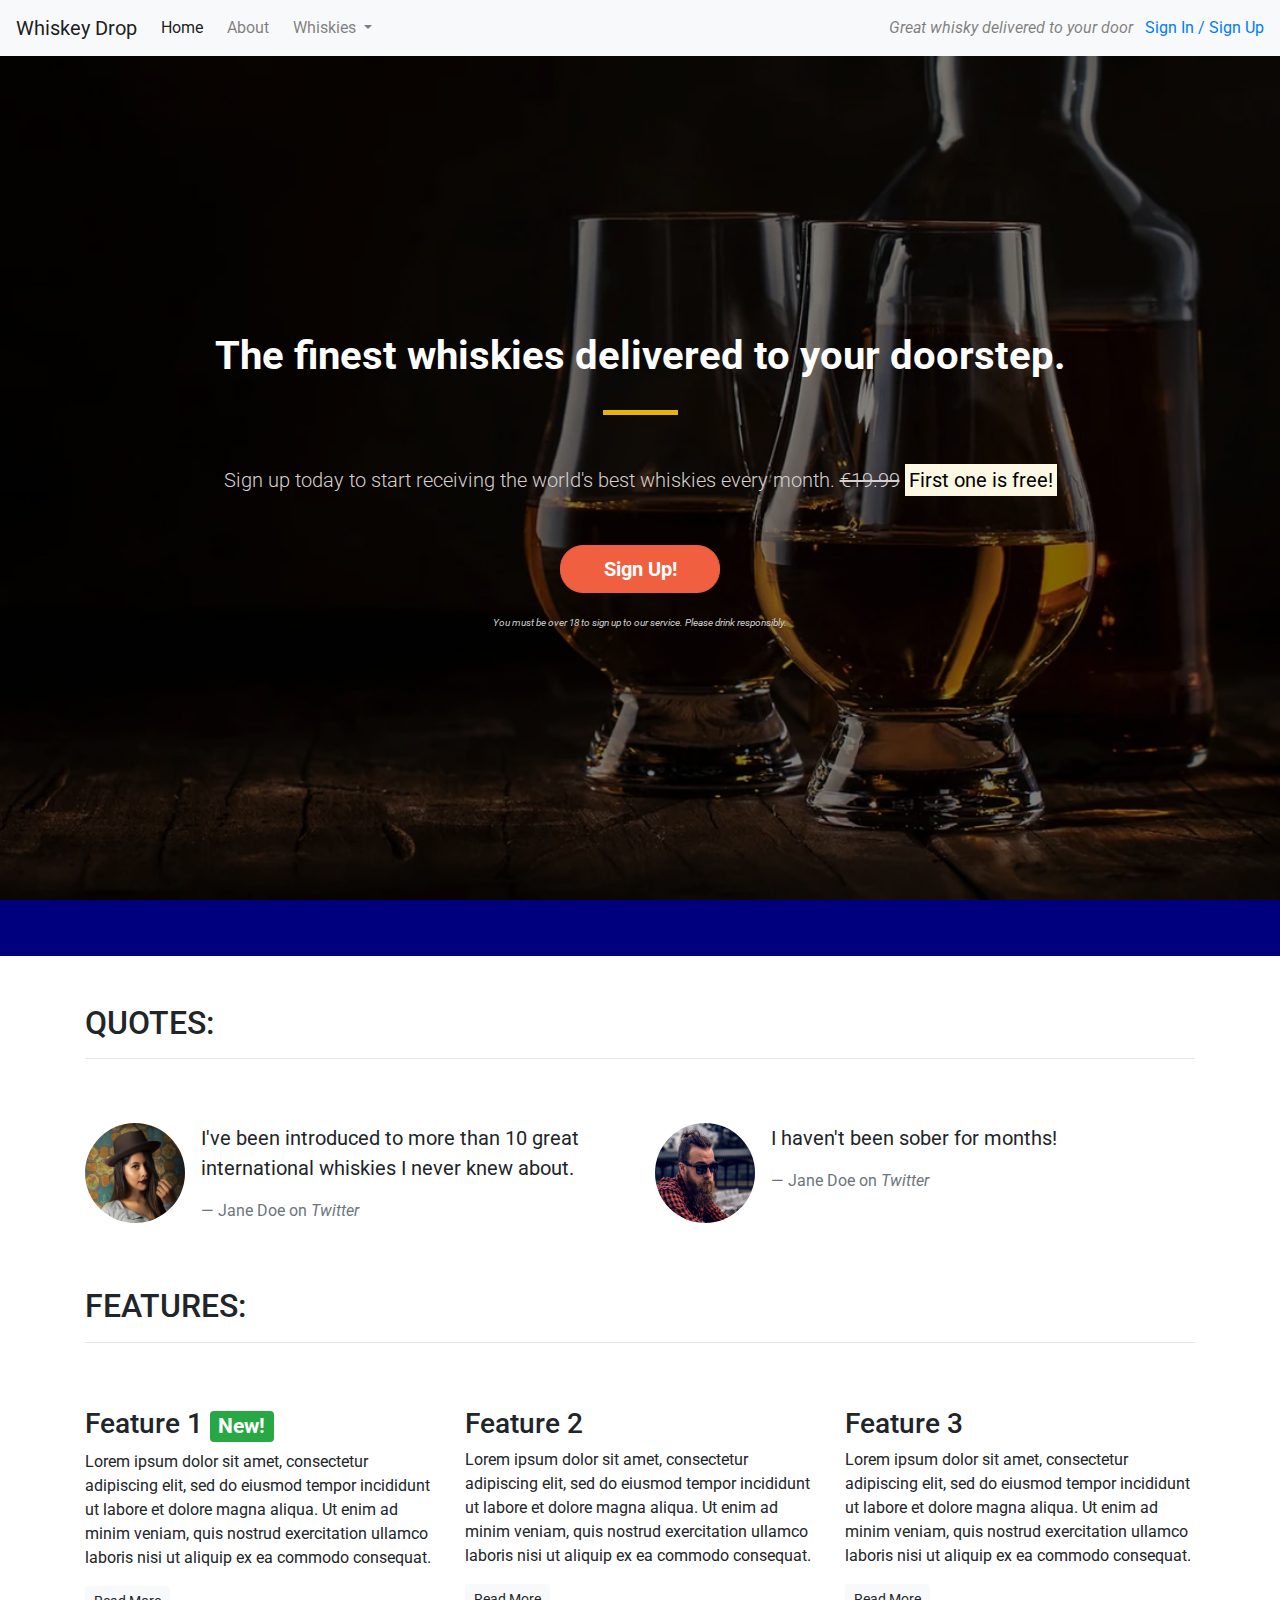
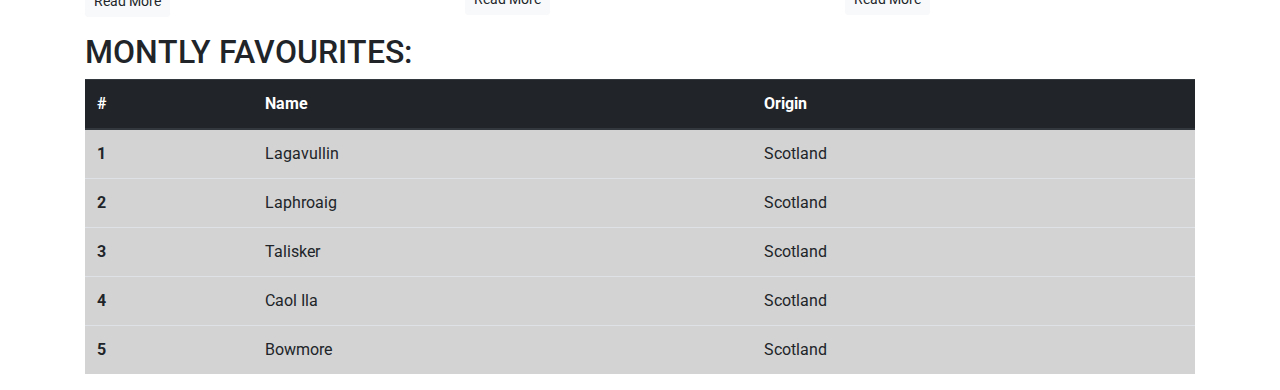
==== commit e0275ca0: "Add hero image and button styling" ====
--- a/index.html
+++ b/index.html
@@ -63,21 +63,24 @@
 
     <!-- Callout -->
     <div class="container-fluid callout-container">
-        <div class="row">
-            <div class="col-12">
-                <section class="callout jumbotron text-center">
-                    <h1 class="jumbotron-header">The finest whiskies delivered to your doorstep.</h1>
-                    <p class="lead">Sign up today to start receiving the world's best whiskies every month.
-                        <s class="d-none d-sm-inline">€19.99</s>
-                        <span class="d-inline d-sm-none"><br></span>
-                        <strong><mark>First one is free!</mark></strong></p>
-                    <p><button class="btn btn-lg btn-success" data-toggle="modal" data-target="#signUpModal">Sign
-                            Up!</button></p>
-                    <p class="text-muted"><small>You must be over 18 to sign up to our service. Please drink
-                            responsibly.</small></p>
-                </section>
-            </div>
-        </div>
+        <div class="opaque-overlay">&nbsp;</div>
+            <div class="row">
+                <div class="col-12">
+                    <section class="callout jumbotron text-center">
+                        <h1 class="jumbotron-header">The finest whiskies delivered to your doorstep.</h1>
+                        <hr class="block-divider block-divider--orange">
+                        <p class="lead">Sign up today to start receiving the world's best whiskies every month.
+                            <s class="d-none d-sm-inline">€19.99</s>
+                            <span class="d-inline d-sm-none"><br></span>
+                            <strong><mark>First one is free!</mark></strong></p>
+                        <p><button class="btn btn-lg btn--cta btn--red" data-toggle="modal" data-target="#signUpModal">Sign
+                                Up!</button></p>
+                        <p class="text-muted"><small>You must be over 18 to sign up to our service. Please drink
+                                responsibly.</small></p>
+                    </section>
+                </div>
+            </div>
+        
     </div>
     <!-- /.callout -->
 
--- a/css/style.css
+++ b/css/style.css
@@ -16,6 +16,17 @@
     display: flex;
     align-items: center;
     justify-content: center;
+
+    position: relative;
+}
+
+.opaque-overlay {
+    position: absolute;
+    top: 0;
+    left: 0;
+    height: 100%;
+    width: 100%;
+    background-color: rgba(0,0,0,.5);
 }
 
 .quotes-container {}
@@ -24,10 +35,63 @@
 
 .favorites-container {}
 
+/* Block Dividers */
+.block-divider {
+    width: 75px;
+    height: 5px;
+    border: 0;
+}
+
+.block-divider--orange {
+   background-color: #e9b30f;
+}
+
+.block-divider--short {
+    width: 35px;
+}
+
 
 /* Jumbotron */
+
+.jumbotron {
+    background-color: transparent;
+}
+
 .jumbotron-header {
     color: white;
     font-weight: bold;
     margin-bottom: 30px;
+}
+
+.jumbotron .lead {
+    margin: 50px 0;
+    color: rgb(216, 208, 208);
+}
+
+.jumbotron small {
+    font-size: 60%;
+    font-style: italic;
+    color: #d0d0d0;
+}
+
+/* Buttons */
+.btn--cta {
+    font-weight: bold;
+    border-radius: 23px;
+    width: 160px;
+}
+
+.btn--red {
+    color: white;
+    background-color: #f05f40;
+    border-color: #f05f40;
+}
+
+.btn--red:hover,
+.btn--red:active,
+.btn--red:focus,
+.btn--red:active:focus {
+    background-color: #df4929;
+    border-color: #df4929;
+    color: white;
 }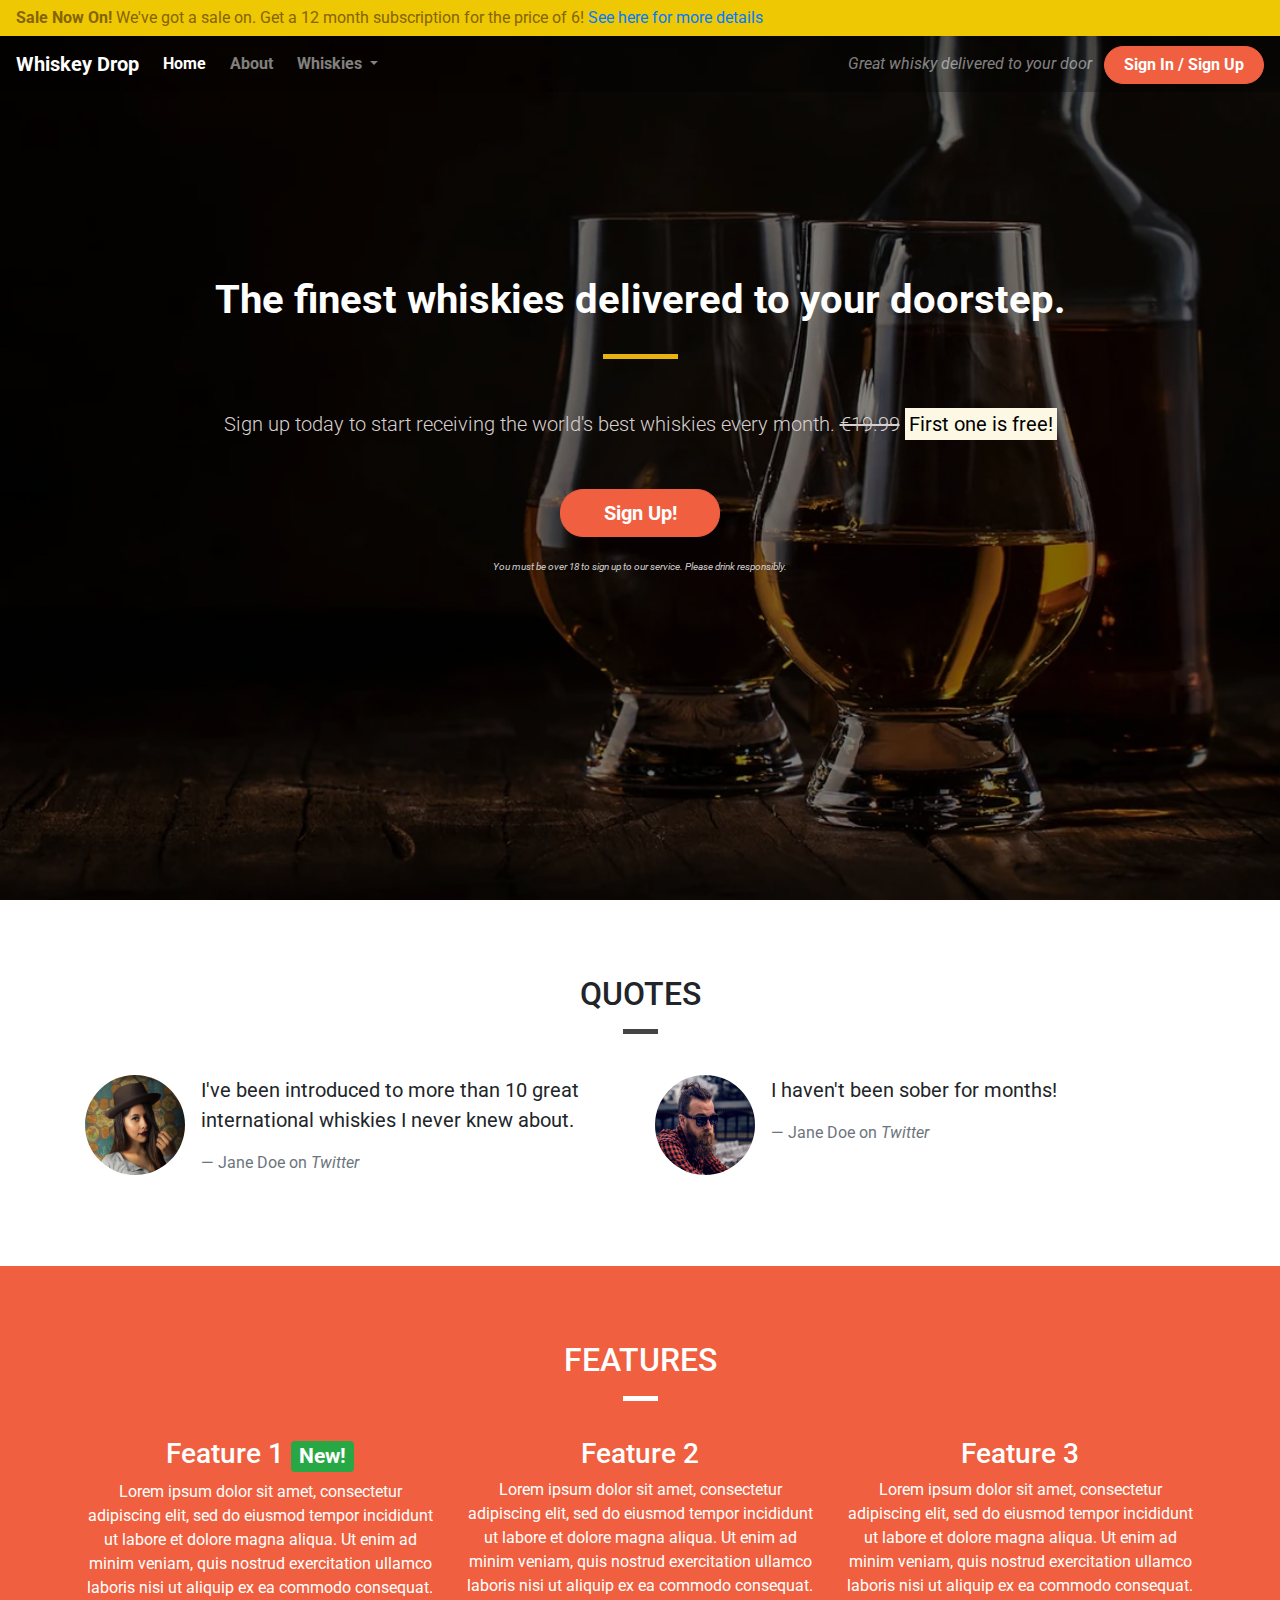
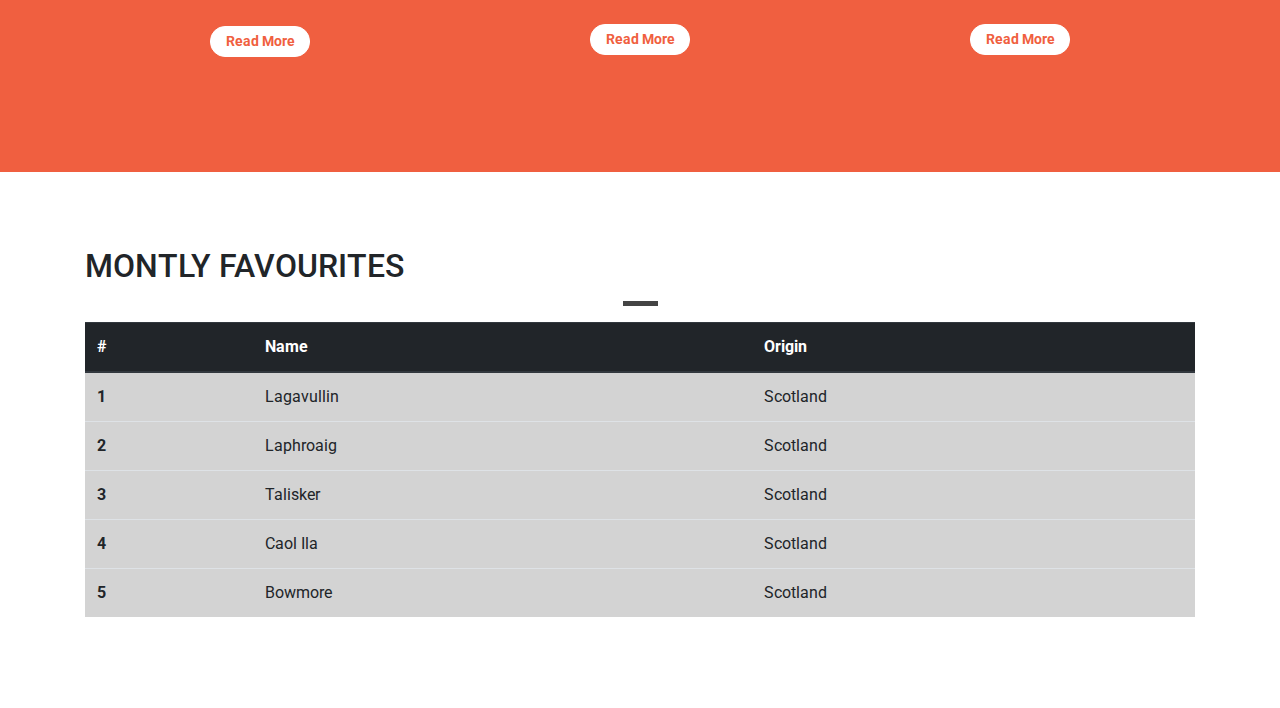
==== commit b0e752d1: "Add styling to quotes and features" ====
--- a/index.html
+++ b/index.html
@@ -14,205 +14,227 @@
 
 <body>
     <!--Nav-->
-    <nav class="navbar navbar-light navbar-expand-sm bg-light">
-        <a href="/" class="navbar-brand">
-            Whiskey Drop</a>
-
-        <button class="navbar-toggler ml-auto" type="button" data-toggle="collapse" data-target="#navbarNavDropdown"
-            aria-controls="navbarNavDropdown" aria-expanded="false" aria-label="Toggle navigation">
-            <span class="navbar-toggler-icon"></span></button>
-
-        <div class="collapse navbar-collapse" id="navbarNavDropdown">
-            <ul class="navbar-nav mr-auto">
-                <li class="active nav-item mr-2"><a class="nav-link" href="/">Home</a></li>
-                <li class="nav-item mr-2"><a class="nav-link" href="">About</a></li>
-                <li class="nav-item dropdown">
-                    <a class="nav-link dropdown-toggle" href="#" id="navbarDropdownMenuLink" role="button"
-                        data-toggle="dropdown" aria-haspopup="true" aria-expanded="false">
-                        Whiskies
-                    </a>
-                    <div class="dropdown-menu" aria-labelledby="navbarDropdownMenuLink">
-                        <a class="dropdown-item" href="#">Irish</a>
-                        <a class="dropdown-item" href="#">Scotch</a>
-                        <a class="dropdown-item" href="#">Japanese</a>
-                        <a class="dropdown-item" href="#">American</a>
-                    </div>
-                </li>
-
-                <li class="nav-item mr-2 d-block d-sm-none"><a class="nav-link" href="">Sign In / Sign Up</a></li>
-            </ul>
-        </div>
-        <div class="d-none d-md-block">
-            <p class="navbar-text my-auto mr-2"><i>Great whisky delivered to your door</i></p>
-            <a href="/login">Sign In / Sign Up</a>
-        </div>
-        <!--</div>-->
-    </nav>
-
-    <!-- Alert Container -->
-    <!-- <div class="container alert-container">
-        <div class="row d-none d-sm-block">
-            <div class="col-12">
-                <div class="alert alert-warning">
-                    <strong>Sale Now On!</strong> We've got a sale on. Get a 12 month subscription for the price of 6!
-                    <a href="">See here for more details</a>
-                </div>
-            </div>
-        </div>
-    </div> -->
+    <div class="container-fluid navalert-container">
+
+        <!-- Alert Container -->
+        <div class="container-fluid alert-container">
+            <div class="row d-none d-sm-block">
+                <div class="col-12">
+                    <div class="site-wide-alert alert alert-warning">
+                        <strong>Sale Now On!</strong> We've got a sale on. Get a 12 month subscription for the price of
+                        6!
+                        <a href="">See here for more details</a>
+                    </div>
+                </div>
+            </div>
+        </div>
+
+
+
+        <nav class="navbar navbar-dark navbar-expand-sm">
+            <a href="/" class="navbar-brand">
+                Whiskey Drop</a>
+
+            <button class="navbar-toggler ml-auto" type="button" data-toggle="collapse" data-target="#navbarNavDropdown"
+                aria-controls="navbarNavDropdown" aria-expanded="false" aria-label="Toggle navigation">
+                <span class="navbar-toggler-icon"></span></button>
+
+            <div class="collapse navbar-collapse" id="navbarNavDropdown">
+                <ul class="navbar-nav mr-auto">
+                    <li class="active nav-item mr-2"><a class="nav-link" href="/">Home</a></li>
+                    <li class="nav-item mr-2"><a class="nav-link" href="">About</a></li>
+                    <li class="nav-item dropdown">
+                        <a class="nav-link dropdown-toggle" href="#" id="navbarDropdownMenuLink" role="button"
+                            data-toggle="dropdown" aria-haspopup="true" aria-expanded="false">
+                            Whiskies
+                        </a>
+                        <div class="dropdown-menu" aria-labelledby="navbarDropdownMenuLink">
+                            <a class="dropdown-item" href="#">Irish</a>
+                            <a class="dropdown-item" href="#">Scotch</a>
+                            <a class="dropdown-item" href="#">Japanese</a>
+                            <a class="dropdown-item" href="#">American</a>
+                        </div>
+                    </li>
+
+                    <li class="nav-item mr-2 d-block d-sm-none"><a class="nav-link" href="">Sign In / Sign Up</a></li>
+                </ul>
+            </div>
+            <div class="d-none d-md-block">
+                <p class="navbar-text my-auto mr-2"><i>Great whisky delivered to your door</i></p>
+                <a href="/login" class="btn btn--cta btn--red">Sign In / Sign Up</a>
+            </div>
+            <!--</div>-->
+        </nav>
+    </div>
+
+
 
     <!-- Callout -->
     <div class="container-fluid callout-container">
         <div class="opaque-overlay">&nbsp;</div>
-            <div class="row">
-                <div class="col-12">
-                    <section class="callout jumbotron text-center">
-                        <h1 class="jumbotron-header">The finest whiskies delivered to your doorstep.</h1>
-                        <hr class="block-divider block-divider--orange">
-                        <p class="lead">Sign up today to start receiving the world's best whiskies every month.
-                            <s class="d-none d-sm-inline">€19.99</s>
-                            <span class="d-inline d-sm-none"><br></span>
-                            <strong><mark>First one is free!</mark></strong></p>
-                        <p><button class="btn btn-lg btn--cta btn--red" data-toggle="modal" data-target="#signUpModal">Sign
-                                Up!</button></p>
-                        <p class="text-muted"><small>You must be over 18 to sign up to our service. Please drink
-                                responsibly.</small></p>
-                    </section>
-                </div>
-            </div>
-        
+        <div class="row">
+            <div class="col-12">
+                <section class="callout jumbotron text-center">
+                    <h1 class="jumbotron-header">The finest whiskies delivered to your doorstep.</h1>
+                    <hr class="block-divider block-divider--orange">
+                    <p class="lead">Sign up today to start receiving the world's best whiskies every month.
+                        <s class="d-none d-sm-inline">€19.99</s>
+                        <span class="d-inline d-sm-none"><br></span>
+                        <strong><mark>First one is free!</mark></strong></p>
+                    <p><button class="btn btn-lg btn--cta btn--red" data-toggle="modal" data-target="#signUpModal">Sign
+                            Up!</button></p>
+                    <p class="text-muted"><small>You must be over 18 to sign up to our service. Please drink
+                            responsibly.</small></p>
+                </section>
+            </div>
+        </div>
+
     </div>
     <!-- /.callout -->
 
 
     <!-- Quotes -->
-    <div class="container quotes-container">
-        <section class="quotes">
-            <div class="row">
-                <div class="col-12 my-5">
-                    <h2 class="text-uppercase">Quotes:</h2>
-                    <hr />
-                </div>
-            </div>
-            <div class="row">
-                <div class="col-12 col-md-6">
-                    <div class="media">
-                        <div class="d-none d-sm-block">
-                            <img src="images/girl-image.png" class="rounded-circle mr-3" height=100 width=100>
-                        </div>
-                        <div class="media-body">
-                            <blockquote class="blockquote">
-                                <p>I've been introduced to more than 10 great international whiskies I never knew about.
-                                </p>
-                                <footer class="blockquote-footer">Jane Doe on <cite title="Twitter">Twitter</cite>
-                                </footer>
-                            </blockquote>
-                        </div>
-                    </div>
-                </div>
-                <div class="col-12 col-md-6">
-                    <div class="media">
-                        <div class="d-none d-sm-block">
-                            <img src="images/guy-image.png" class="rounded-circle mr-3" height=100 width=100>
-                        </div>
-                        <div class="media-body">
-                            <blockquote class="blockquote">
-                                <p>I haven't been sober for months!</p>
-                                <footer class="blockquote-footer">Jane Doe on <cite title="Twitter">Twitter</cite>
-                                </footer>
-                            </blockquote>
-                        </div>
-                    </div>
-                </div>
-            </div>
-        </section>
+    <div class="container-wrapper">
+        <div class="container quotes-container content-container">
+            <section class="quotes">
+                <div class="row">
+                    <div class="col-12 page-header">
+                        <h2 class="text-uppercase">Quotes</h2>
+                        <hr class="block-divider block-divider--short">
+                    </div>
+                </div>
+                <div class="row">
+                    <div class="col-12 col-md-6">
+                        <div class="media">
+                            <div class="d-none d-sm-block">
+                                <img src="images/girl-image.png" class="rounded-circle mr-3" height=100 width=100>
+                            </div>
+                            <div class="media-body">
+                                <blockquote class="blockquote">
+                                    <p>I've been introduced to more than 10 great international whiskies I never knew
+                                        about.
+                                    </p>
+                                    <footer class="blockquote-footer">Jane Doe on <cite title="Twitter">Twitter</cite>
+                                    </footer>
+                                </blockquote>
+                            </div>
+                        </div>
+                    </div>
+                    <div class="col-12 col-md-6">
+                        <div class="media">
+                            <div class="d-none d-sm-block">
+                                <img src="images/guy-image.png" class="rounded-circle mr-3" height=100 width=100>
+                            </div>
+                            <div class="media-body">
+                                <blockquote class="blockquote">
+                                    <p>I haven't been sober for months!</p>
+                                    <footer class="blockquote-footer">Jane Doe on <cite title="Twitter">Twitter</cite>
+                                    </footer>
+                                </blockquote>
+                            </div>
+                        </div>
+                    </div>
+                </div>
+            </section>
+        </div>
     </div>
     <!-- /.quotes -->
 
 
     <!-- Features -->
-    <div class="container features-container">
-        <section class="features">
-            <div class="row">
-                <div class="col-12 my-5">
-                    <h2 class="text-uppercase">Features:</h2>
-                    <hr />
-                </div>
-            </div>
-            <div class="row">
-                <div class="col-12 col-md-6 col-lg-4">
-                    <div class="feature">
-                        <h3><i class="fas fa-gift d-none d-sm-inline"></i> Feature 1 <span
-                                class="badge badge-success">New!</span></h3>
-                        <p>Lorem ipsum dolor sit amet, consectetur adipiscing elit, sed do eiusmod tempor incididunt ut
-                            labore et dolore magna aliqua. Ut enim ad minim veniam, quis nostrud exercitation ullamco
-                            laboris nisi ut aliquip ex ea commodo consequat.</p>
-                        <p><a class="btn btn-sm btn-light" href="">Read More</a></p>
-                    </div>
-                </div>
-                <div class="col-12 col-md-6 col-lg-4">
-                    <div class="feature">
-                        <h3><i class="fas fa-credit-card d-none d-sm-inline"></i> Feature 2</h3>
-                        <p>Lorem ipsum dolor sit amet, consectetur adipiscing elit, sed do eiusmod tempor incididunt ut
-                            labore et dolore magna aliqua. Ut enim ad minim veniam, quis nostrud exercitation ullamco
-                            laboris nisi ut aliquip ex ea commodo consequat.</p>
-                        <p><a class="btn btn-sm btn-light" href="">Read More</a></p>
-                    </div>
-                </div>
-                <div class="col-12 d-md-none d-lg-block col-lg-4">
-                    <div class="feature">
-                        <h3><i class="fas fa-times-circle d-none d-sm-inline"></i> Feature 3</h3>
-                        <p>Lorem ipsum dolor sit amet, consectetur adipiscing elit, sed do eiusmod tempor incididunt ut
-                            labore et dolore magna aliqua. Ut enim ad minim veniam, quis nostrud exercitation ullamco
-                            laboris nisi ut aliquip ex ea commodo consequat.</p>
-                        <p><a class="btn btn-sm btn-light" href="">Read More</a></p>
-                    </div>
-                </div>
-            </div>
-        </section>
+    <div class="container-wrapper container-wrapper--red">
+        <div class="container features-container content-container">
+            <section class="features">
+                <div class="row">
+                    <div class="col-12 page-header">
+                        <h2 class="text-uppercase">Features</h2>
+                        <hr class="block-divider block-divider--short block-divider--white">
+                    </div>
+                </div>
+                <div class="row">
+                    <div class="col-12 col-md-6 col-lg-4">
+                        <div class="feature">
+                            <h3><i class="fas fa-gift d-none d-sm-block"></i> Feature 1 <span
+                                    class="badge badge-success">New!</span></h3>
+                            <p>Lorem ipsum dolor sit amet, consectetur adipiscing elit, sed do eiusmod tempor incididunt
+                                ut
+                                labore et dolore magna aliqua. Ut enim ad minim veniam, quis nostrud exercitation
+                                ullamco
+                                laboris nisi ut aliquip ex ea commodo consequat.</p>
+                            <p><a class="btn btn-sm btn-light" href="">Read More</a></p>
+                        </div>
+                    </div>
+                    <div class="col-12 col-md-6 col-lg-4">
+                        <div class="feature">
+                            <h3><i class="fas fa-credit-card d-none d-sm-block"></i> Feature 2</h3>
+                            <p>Lorem ipsum dolor sit amet, consectetur adipiscing elit, sed do eiusmod tempor incididunt
+                                ut
+                                labore et dolore magna aliqua. Ut enim ad minim veniam, quis nostrud exercitation
+                                ullamco
+                                laboris nisi ut aliquip ex ea commodo consequat.</p>
+                            <p><a class="btn btn-sm btn-light" href="">Read More</a></p>
+                        </div>
+                    </div>
+                    <div class="col-12 d-md-none d-lg-block col-lg-4">
+                        <div class="feature">
+                            <h3><i class="fas fa-times-circle d-none d-sm-block"></i> Feature 3</h3>
+                            <p>Lorem ipsum dolor sit amet, consectetur adipiscing elit, sed do eiusmod tempor incididunt
+                                ut
+                                labore et dolore magna aliqua. Ut enim ad minim veniam, quis nostrud exercitation
+                                ullamco
+                                laboris nisi ut aliquip ex ea commodo consequat.</p>
+                            <p><a class="btn btn-sm btn-light" href="">Read More</a></p>
+                        </div>
+                    </div>
+                </div>
+            </section>
+        </div>
     </div>
     <!-- /.features -->
 
     <!-- Montly Favourites -->
-    <div class="container favorites-container">
-        <section class="favorites">
-            <h2 class="text-uppercase">Montly Favourites:</h2>
-            <table class="table table-light table-hover" style="background: lightgrey">
-                <thead class="thead-dark">
-                    <tr>
-                        <th scope="col">#</th>
-                        <th scope="col">Name</th>
-                        <th scope="col">Origin</th>
-                    </tr>
-                </thead>
-                <tbody>
-                    <tr>
-                        <th scope="row">1</th>
-                        <td>Lagavullin</td>
-                        <td>Scotland</td>
-                    </tr>
-                    <tr>
-                        <th scope="row">2</th>
-                        <td>Laphroaig</td>
-                        <td>Scotland</td>
-                    </tr>
-                    <tr>
-                        <th scope="row">3</th>
-                        <td>Talisker</td>
-                        <td>Scotland</td>
-                    </tr>
-                    <tr>
-                        <th scope="row">4</th>
-                        <td>Caol Ila</td>
-                        <td>Scotland</td>
-                    </tr>
-                    <tr>
-                        <th scope="row">5</th>
-                        <td>Bowmore</td>
-                        <td>Scotland</td>
-                    </tr>
-            </table>
-        </section>
+    <div class="container-wrapper">
+        <div class="container favorites-container content-container">
+            <section class="favorites">
+                <h2 class="text-uppercase">Montly Favourites</h2>
+                <hr class="block-divider block-divider--short">
+                <table class="table table-light table-hover" style="background: lightgrey">
+                    <thead class="thead-dark">
+                        <tr>
+                            <th scope="col">#</th>
+                            <th scope="col">Name</th>
+                            <th scope="col">Origin</th>
+                        </tr>
+                    </thead>
+                    <tbody>
+                        <tr>
+                            <th scope="row">1</th>
+                            <td>Lagavullin</td>
+                            <td>Scotland</td>
+                        </tr>
+                        <tr>
+                            <th scope="row">2</th>
+                            <td>Laphroaig</td>
+                            <td>Scotland</td>
+                        </tr>
+                        <tr>
+                            <th scope="row">3</th>
+                            <td>Talisker</td>
+                            <td>Scotland</td>
+                        </tr>
+                        <tr>
+                            <th scope="row">4</th>
+                            <td>Caol Ila</td>
+                            <td>Scotland</td>
+                        </tr>
+                        <tr>
+                            <th scope="row">5</th>
+                            <td>Bowmore</td>
+                            <td>Scotland</td>
+                        </tr>
+                </table>
+            </section>
+        </div>
     </div>
 
     </div>
--- a/css/style.css
+++ b/css/style.css
@@ -2,7 +2,26 @@
     font-family: 'Roboto', sans-serif;
 }
 
-.alert-container {}
+.container-wrapper {}
+
+.container-wrapper--red {
+    background-color: #f05f40;
+    color: white;
+}
+
+.alert-container .col-12 {
+    padding-left: 0;
+    padding-right: 0;
+}
+
+.site-wide-alert {
+    border-radius: 0;
+    margin-bottom: 0;
+    padding: 5px 15px;
+    background-color: #eec802;
+    border-color: #eec802;
+}
+
 
 .callout-container {
     height: 100vh;
@@ -35,21 +54,76 @@
 
 .favorites-container {}
 
+/* Page Headers */
+.page-header {
+    margin-bottom: 0;
+    border-bottom: 0;
+    text-align: center;
+}
+
+.page-header h2 {
+    margin-top: 0;
+}
+
+.quotes .page-header {
+    margin-bottom: 25px;
+}
+
 /* Block Dividers */
 .block-divider {
     width: 75px;
     height: 5px;
     border: 0;
+    background-color: #444;
 }
 
 .block-divider--orange {
    background-color: #e9b30f;
 }
 
+.block-divider--white {
+    background-color: white;
+ }
+
 .block-divider--short {
     width: 35px;
 }
 
+/* Content Containers */
+.content-container {
+    padding-top: 75px;
+    padding-bottom: 75px;
+}
+
+
+/* Navbar  */
+.navalert-container {
+    position: absolute;
+    top: 0;
+    left: 0;
+    padding-left: 0;
+    padding-right: 0;
+    z-index: 1;
+}
+
+.navbar {
+    margin-bottom: 0;
+    border: 0;
+    width: 100%;
+    background-color: rgba(0,0,0,.25);
+}
+
+.navbar .navbar-toggler {
+    border: 0;
+}
+
+.navbar-brand {
+    font-weight: bold;
+}
+
+.navbar .navbar-nav a {
+    font-weight: bold;
+}
 
 /* Jumbotron */
 
@@ -94,4 +168,25 @@
     background-color: #df4929;
     border-color: #df4929;
     color: white;
+}
+
+.feature {
+    text-align: center;
+    margin-bottom: 40px;
+}
+
+.feature i {
+    margin-bottom: 20px;
+    font-size: 45px;
+    line-height: 45px;
+}
+
+.feature .btn {
+    background-color: white;
+    border-color: white;
+    border-radius: 15px;
+    min-width: 100px;
+    font-weight: bold;
+    margin-top: 10px;
+    color: #f05f40;
 }